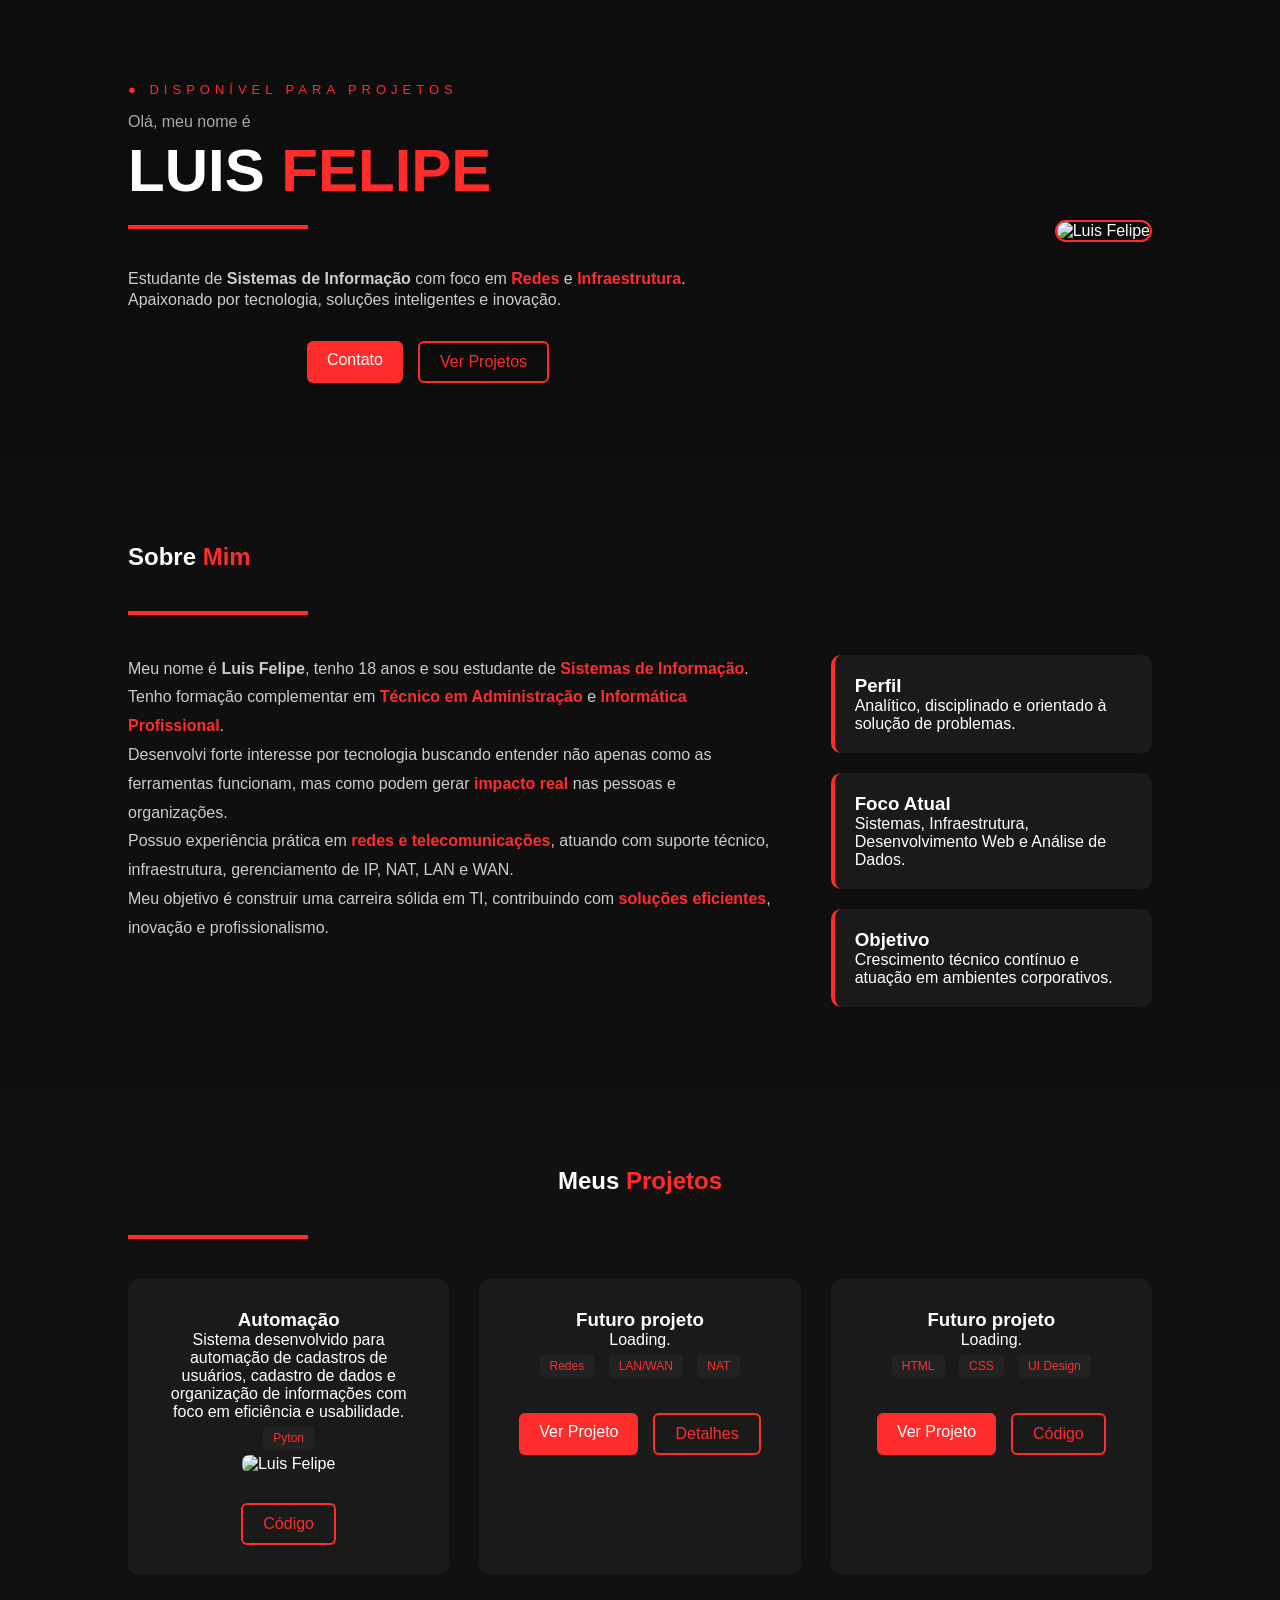
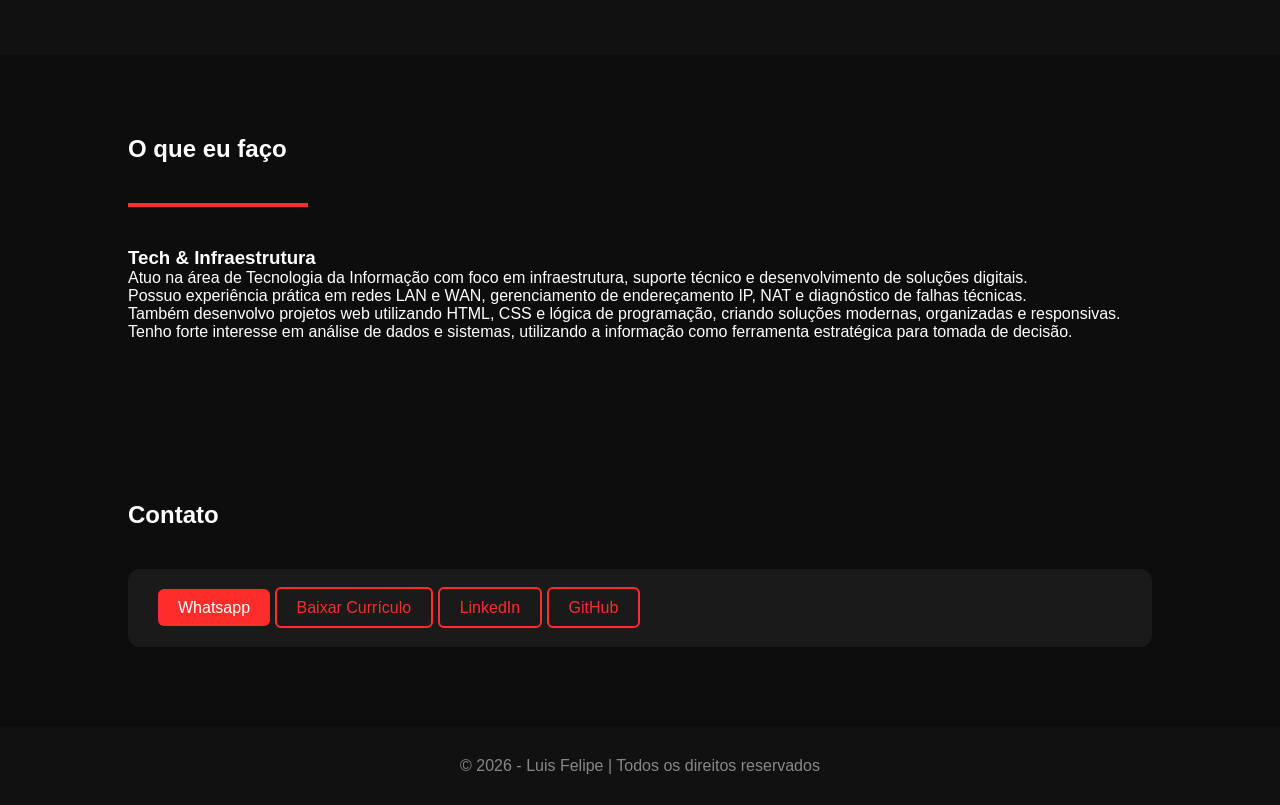
==== index.html @ 573e288f "Add files via upload" ====
<!DOCTYPE html>
<html lang="pt-br">

<head>
  <meta charset="UTF-8">
  <meta name="viewport" content="width=device-width, initial-scale=1.0">

  <!-- Título da aba -->
   <link rel="shortcut icon" href="img/favicon.ico" type="image/x-icon">
  <title>Luis Felipe | Portfólio</title>

  <!-- Conexão com o arquivo CSS -->
  <link rel="stylesheet" href="style.css">
</head>

<body>
  <!-- HERO (Primeira seção que aparece no site) -->
  <section class="hero">

    <!-- Parte de texto da Hero -->
    <div class="hero-text">

      <!-- Status pequeno acima do nome -->
      <span class="tag">● Disponível para projetos</span>

      <p class="intro">Olá, meu nome é</p>

      <!-- Nome principal -->
      <h1>
        LUIS <span>FELIPE</span>
      </h1>

      <!-- Linha decorativa vermelha -->
      <div class="line"></div>

      <!-- Descrição profissional -->
      <p class="descricao">
        Estudante de <strong>Sistemas de Informação</strong> com foco em 
        <span class="highlight">Redes</span> e 
        <span class="highlight">Infraestrutura</span>. 
        Apaixonado por tecnologia, soluções inteligentes e inovação.
      </p>

      <!-- Botões principais -->
      <div class="buttons">
        <a href="https://wa.me/5535910179349" target="_blank" class="btn-primary">Contato</a>
        <a href="#projetos" class="btn-outline">Ver Projetos</a>
      </div>

    </div>

    <!-- Sua imagem -->
    <div class="hero-image">
      <img src="img/foto-felipe.jpeg" alt="Luis Felipe">
    </div>

  </section>


  <!-- ===================================================== -->
  <!-- SOBRE MIM -->
  <!-- ===================================================== -->
  <section class="sobre-mim" id="sobre-mim">

    <h2>Sobre <span>Mim</span></h2>

    <!-- Linha decorativa -->
    <div class="line"></div>

    <div class="sobre-container">
      
      <!-- Texto principal -->
      <div class="sobre-texto">

        <p>
          Meu nome é <strong>Luis Felipe</strong>, tenho 18 anos e sou estudante de 
          <span>Sistemas de Informação</span>. 
          Tenho formação complementar em <span>Técnico em Administração</span> e 
          <span>Informática Profissional</span>.
        </p>

        <p>
          Desenvolvi forte interesse por tecnologia buscando entender não apenas 
          como as ferramentas funcionam, mas como podem gerar 
          <span>impacto real</span> nas pessoas e organizações.
        </p>

        <p>
          Possuo experiência prática em <span>redes e telecomunicações</span>, 
          atuando com suporte técnico, infraestrutura, gerenciamento de IP, 
          NAT, LAN e WAN.
        </p>

        <p>
          Meu objetivo é construir uma carreira sólida em TI, contribuindo com 
          <span>soluções eficientes</span>, inovação e profissionalismo.
        </p>

      </div>

      <!-- Caixas laterais -->
      <div class="sobre-info">

        <div class="info-box">
          <h3>Perfil</h3>
          <p>Analítico, disciplinado e orientado à solução de problemas.</p>
        </div>

        <div class="info-box">
          <h3>Foco Atual</h3>
          <p>Sistemas, Infraestrutura, Desenvolvimento Web e Análise de Dados.</p>
        </div>

        <div class="info-box">
          <h3>Objetivo</h3>
          <p>Crescimento técnico contínuo e atuação em ambientes corporativos.</p>
        </div>

      </div>

    </div>
  </section>


  <!-- PROJETOS -->
  <section class="projetos" id="projetos">

    <h2>Meus <span>Projetos</span></h2>
    <div class="line"></div>

    <div class="projetos-container">

      <!-- CARD 1 -->
      <div class="card">

        <div class="card-content">
          <h3>Automação</h3>
          <p>
            Sistema desenvolvido para automação de cadastros de usuários, cadastro de dados e 
            organização de informações com foco em eficiência e usabilidade.
          </p>
          <div class="tech">
            <span>Pyton</span>
            
          <div class="login-image">
      <img src="img/automa.png" alt="Luis Felipe">
     </div>


          </div>
          <div class="buttons">
            <a href="https://github.com/felipeteodor/autoum.pyton.git" 
               target="_blank" 
               class="btn-outline">Código</a>
          </div>
        </div>
      </div>

      <!-- CARD 2 -->
      <div class="card">
      
        <div class="card-content">
          <h3>Futuro projeto</h3>
          <p>Loading.</p>
          <div class="tech">
            <span>Redes</span>
            <span>LAN/WAN</span>
            <span>NAT</span>
          </div>
          <div class="buttons">
            <a href="#" class="btn-primary">Ver Projeto</a>
            <a href="#" class="btn-outline">Detalhes</a>
          </div>
        </div>
      </div>
      <!-- CARD 3 -->
      <div class="card">
        <div class="card-content">
          <h3>Futuro projeto</h3>
          <p>Loading.</p>
          <div class="tech">
            <span>HTML</span>
            <span>CSS</span>
            <span>UI Design</span>
          </div>
          <div class="buttons">
            <a href="#" class="btn-primary">Ver Projeto</a>
            <a href="#" class="btn-outline">Código</a>
          </div>
        </div>
      </div>

    </div>
  </section>

  <!-- SERVIÇOS -->

  <section class="sobre" id="sobre">

    <h2>O que eu faço</h2>
    <div class="line"></div>

    <div class="sobre-content">
      <h3>Tech & Infraestrutura</h3>

      <p>
        Atuo na área de <span>Tecnologia da Informação</span> com foco em 
        <span>infraestrutura</span>, suporte técnico e desenvolvimento de soluções digitais.
      </p>

      <p>
        Possuo experiência prática em <span>redes LAN e WAN</span>, 
        gerenciamento de <span>endereçamento IP</span>, 
        <span>NAT</span> e diagnóstico de falhas técnicas.
      </p>

      <p>
        Também desenvolvo projetos web utilizando 
        <span>HTML</span>, <span>CSS</span> e lógica de programação,
        criando soluções modernas, organizadas e responsivas.
      </p>

      <p>
        Tenho forte interesse em <span>análise de dados</span> e sistemas,
        utilizando a informação como ferramenta estratégica para tomada de decisão.
      </p>
    </div>

  </section>


  <!-- CONTATO -->
  <section id="contato">

    <h2>Contato</h2>

    <div class="card">

      <a href="https://wa.me/5535910179349" target="_blank" class="btn-primary">Whatsapp</a>
      <a href="img/curriculo.pdf" target="_blank" class="btns">Baixar Currículo</a>
      <a href="https://www.linkedin.com/in/teodorotech/" target="_blank" class="btns">LinkedIn</a>
      <a href="https://github.com/felipeteodor" target="_blank" class="btns">GitHub</a>
    </div>

  </section>


  <!-- ===================================================== -->
  <!-- RODAPÉ -->
  <!-- ===================================================== -->
  <footer>
    <p>© 2026 - Luis Felipe | Todos os direitos reservados</p>
  </footer>

</body>
</html>
---- style.css ----
/* RESET BÁSICO */
* {
  margin: 0;        /* Remove margens padrão */
  padding: 0;       /* Remove espaçamentos internos padrão */
  box-sizing: border-box; 
}

/* CONFIGURAÇÕES GERAIS DO SITE */
body {
  background-color: #0d0d0d; 
  /* Cor de fundo principal do site */

  color: #ffffff; 
  /* Cor padrão de todos os textos */

  font-family: 'Poppins', sans-serif;
  /* Fonte principal do site */
}


/* CONFIGURAÇÃO PADRÃO DAS SEÇÕES */

section {
  padding: 80px 10%;
}

/* TÍTULOS PRINCIPAIS (H2) */
h2 {
  margin-bottom: 40px; 
  /* Espaço abaixo do título */
}

/* Parte vermelha dentro do título */
h2 span {
  color: #ff2c2c;
}

/* LINHA VERMELHA DECORATIVA */

.line {
  width: 180px;             /* Comprimento da linha */
  height: 4px;             /* Espessura */
  background: #ff2c2c;     /* Cor */
  margin: 20px 0 40px;     /* Espaçamento acima e abaixo */
}

/* HERO (Primeira seção do site) */

/*
display: flex coloca os elementos lado a lado
(texto de um lado e imagem do outro)
*/
.hero {
  display: flex;

  justify-content: space-between;
  /* Empurra texto para esquerda e imagem para direita */

  align-items: center;
  /* Centraliza verticalmente */
}

/* Limita largura do bloco de texto */
.hero-text {
  max-width: 600px;
}

/* Texto pequeno vermelho no topo */
.tag {
  color: #ff2c2c;
  font-size: 13px;
  letter-spacing: 5px; /* Espaçamento entre letras */
  text-transform: uppercase; /* Tudo maiúsculo */
}

/* Texto "Olá, meu nome é" */
.intro {
  margin: 15px 0 5px;
  color: #aaa;
}

/* Seu nome principal */
h1 {
  font-size: 60px; /* Tamanho grande */
  font-weight: 700; /* Negrito forte */
}

/* Parte vermelha do nome */
h1 span {
  color: #ff2c2c;
}

/* Parágrafo descritivo */
.descricao {
  line-height: 1.3; /* Espaçamento entre linhas */
  color: #ccc;
}

/* Palavras destacadas */
.highlight {
  color: #ff2c2c;
  font-weight: 600;
}


/* ===================================================== */
/* BOTÕES PADRÃO DO SITE */
/* ===================================================== */

/*
Container que segura os botões
display flex deixa eles lado a lado
gap cria espaço entre eles
*/
.buttons {
  margin-top: 30px;
  display: flex;
  gap: 15px;
}

/* Botão vermelho preenchido */
.btn-primary {
  background: #ff2c2c;
  padding: 10px 20px;
  color: white;
  text-decoration: none; /* Remove sublinhado */
  border-radius: 6px;
  transition: 0.3s; /* Animação suave */
}

/* Efeito ao passar o mouse */
.btn-primary:hover {
  background: #cc0000;
}

/* Botão apenas com borda */
.btn-outline {
  border: 2px solid #ff2c2c;
  padding: 10px 20px;
  color: #ff2c2c;
  text-decoration: none;
  border-radius: 6px;
  transition: 0.3s;
}

/* Hover do botão outline */
.btn-outline:hover {
  background: #ff2c2c;
  color: white;
}


/* ===================================================== */
/* IMAGEM DA HERO */
/* ===================================================== */

/*
width controla o tamanho da imagem
border-radius deixa redonda
border cria borda vermelha
*/
.hero-image img {
  width: 350px;
  border-radius: 180px;
  border: 2px solid #ff2c2c;
}

.login-image img {
  width: 250px;
  border-radius: 7px;
  
}


/* ===================================================== */
/* SEÇÃO SOBRE MIM */
/* ===================================================== */

.sobre-mim {
  background: #0f0f0f; /* Fundo levemente diferente */
}

/*
display flex coloca texto e caixas lado a lado
gap controla distância entre eles
*/
.sobre-container {
  display: flex;
  gap: 60px;
}

/* Parte textual ocupa mais espaço */
.sobre-texto {
  flex: 2; /* Ocupa 2 partes do espaço */
  line-height: 1.8;
  color: #ccc;
}

/* Destaques em vermelho dentro do texto */
.sobre-texto span {
  color: #ff2c2c;
  font-weight: 600;
}

/* Coluna lateral */
.sobre-info {
  flex: 1; /* Ocupa menos espaço */
  display: flex;
  flex-direction: column; /* Caixas uma abaixo da outra */
  gap: 20px;
}

/* Caixinhas laterais */
.info-box {
  background: #1a1a1a;
  padding: 20px;
  border-radius: 10px;
  border-left: 4px solid #ff2c2c;
}

  /* PROJETOS */
.projetos {
  background: #111;
  text-align: center;
}

/* Cards lado a lado */
.projetos-container {
  display: flex;
  gap: 30px;
  justify-content: center;
}

/* Card individual */
.card {
  background: #1a1a1a;
  border-radius: 12px;
  padding: 30px;
  flex: 1;
  transition: 0.3s;
}

/* Efeito ao passar mouse */
.card:hover {
  transform: translateY(-10px); /* Sobe levemente */
  border: 1px solid #ff2c2c;
}

/* Tecnologias usadas no projeto */
.tech span {
  background: #222;
  padding: 5px 10px;
  margin: 5px;
  display: inline-block;
  border-radius: 5px;
  font-size: 12px;
  color: #ff2c2c;
}

.buttons {
  margin-top: 30px;
  display: flex;
  justify-content: center; /* Centraliza horizontalmente */
  gap: 15px;
}


.btns { /* Botões de contatos */


  border: 2px solid #ff2c2c;
  padding: 10px 20px;
  color: #ff2c2c;
  text-decoration: none;
  border-radius: 6px;
  transition: 0.3s;
}

.btns:hover{
  background: #cc0000;
}

.btns:hover {
  background: #ff2c2c;
  color: white;
}

.butns {
  margin-top: 35px;
}


/* ===================================================== */
/* FOOTER */
/* ===================================================== */

footer {
  text-align: center;
  padding: 30px;
  background-color: #111;
  color: #888;
}


/* ===================================================== */
/* RESPONSIVIDADE */
/* ===================================================== */
/*
Quando a tela for menor que 900px (tablet/celular),
a hero deixa de ser lado a lado
e vira coluna.
*/
@media (max-width: 900px) {
  .hero {
    flex-direction: column;
    text-align: center;
  }
}

/* ROLAGEM SUAVE */
html {
  scroll-behavior: smooth;
}
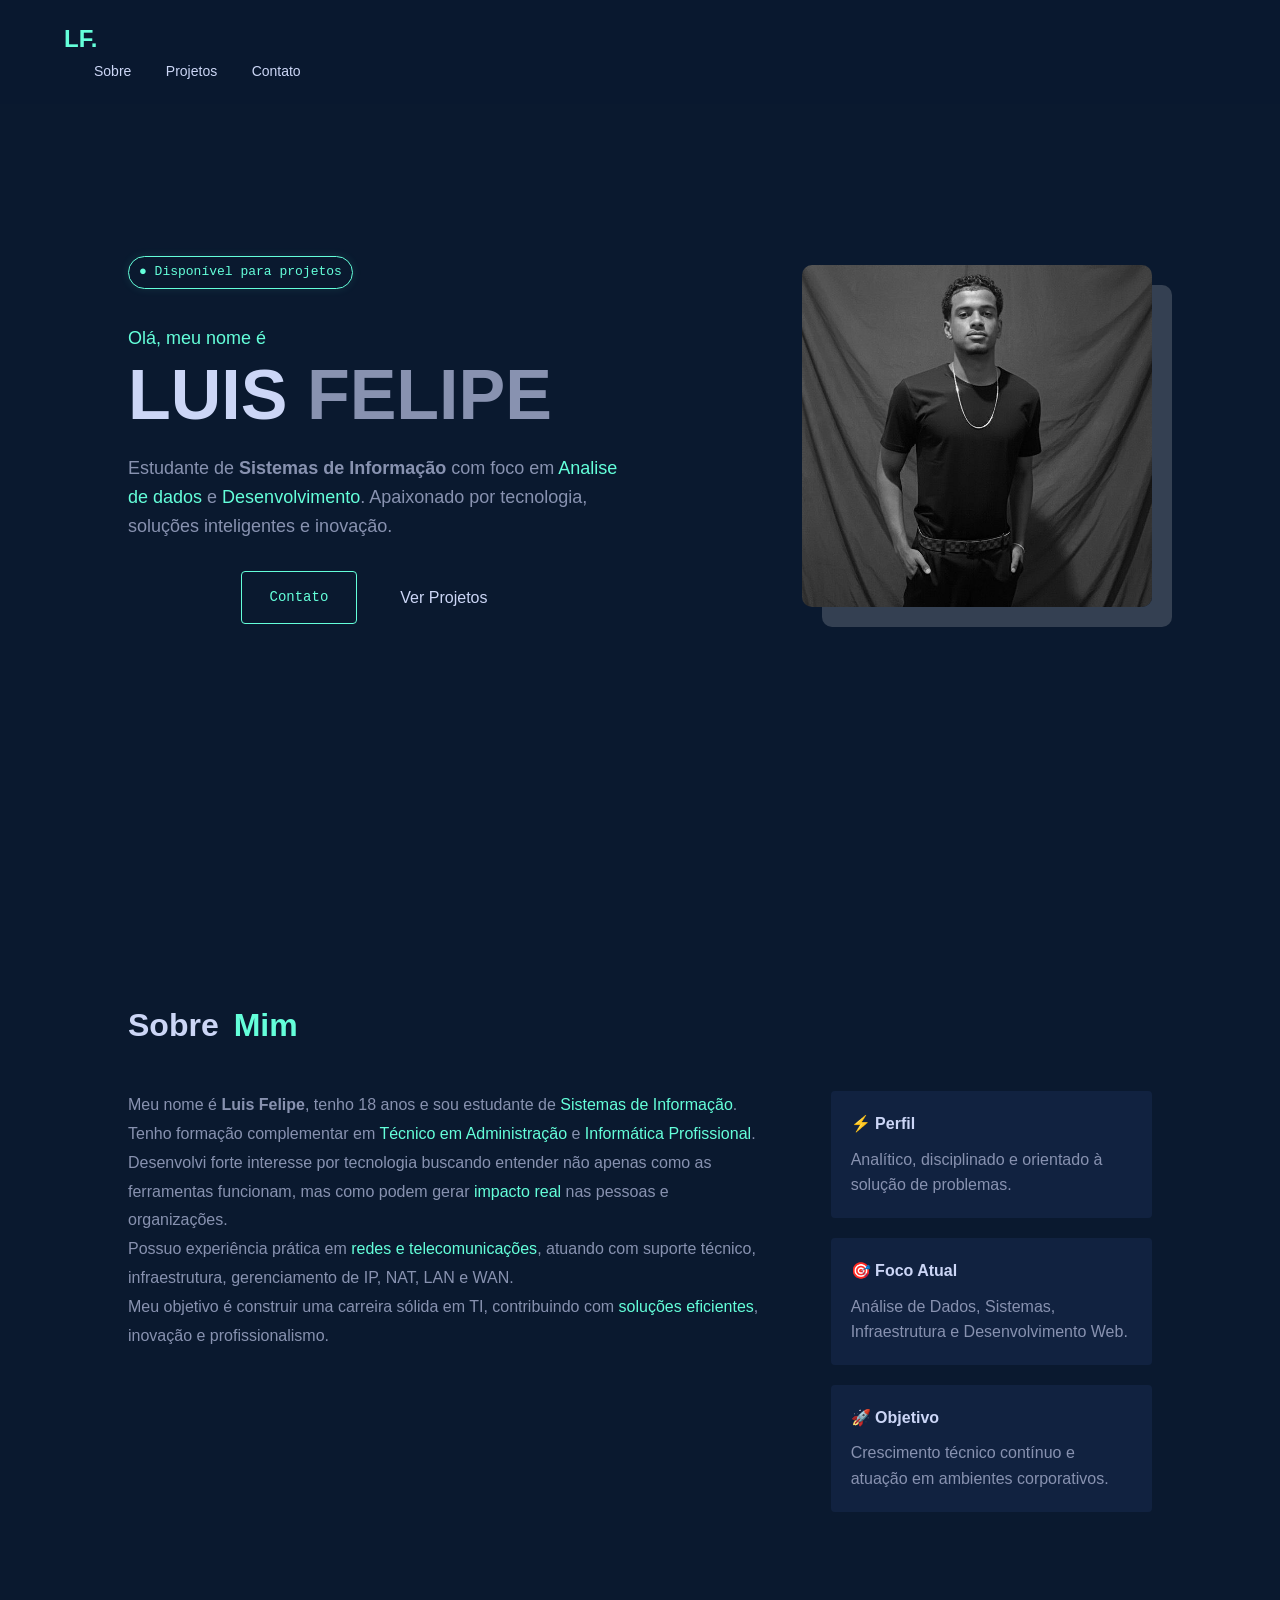
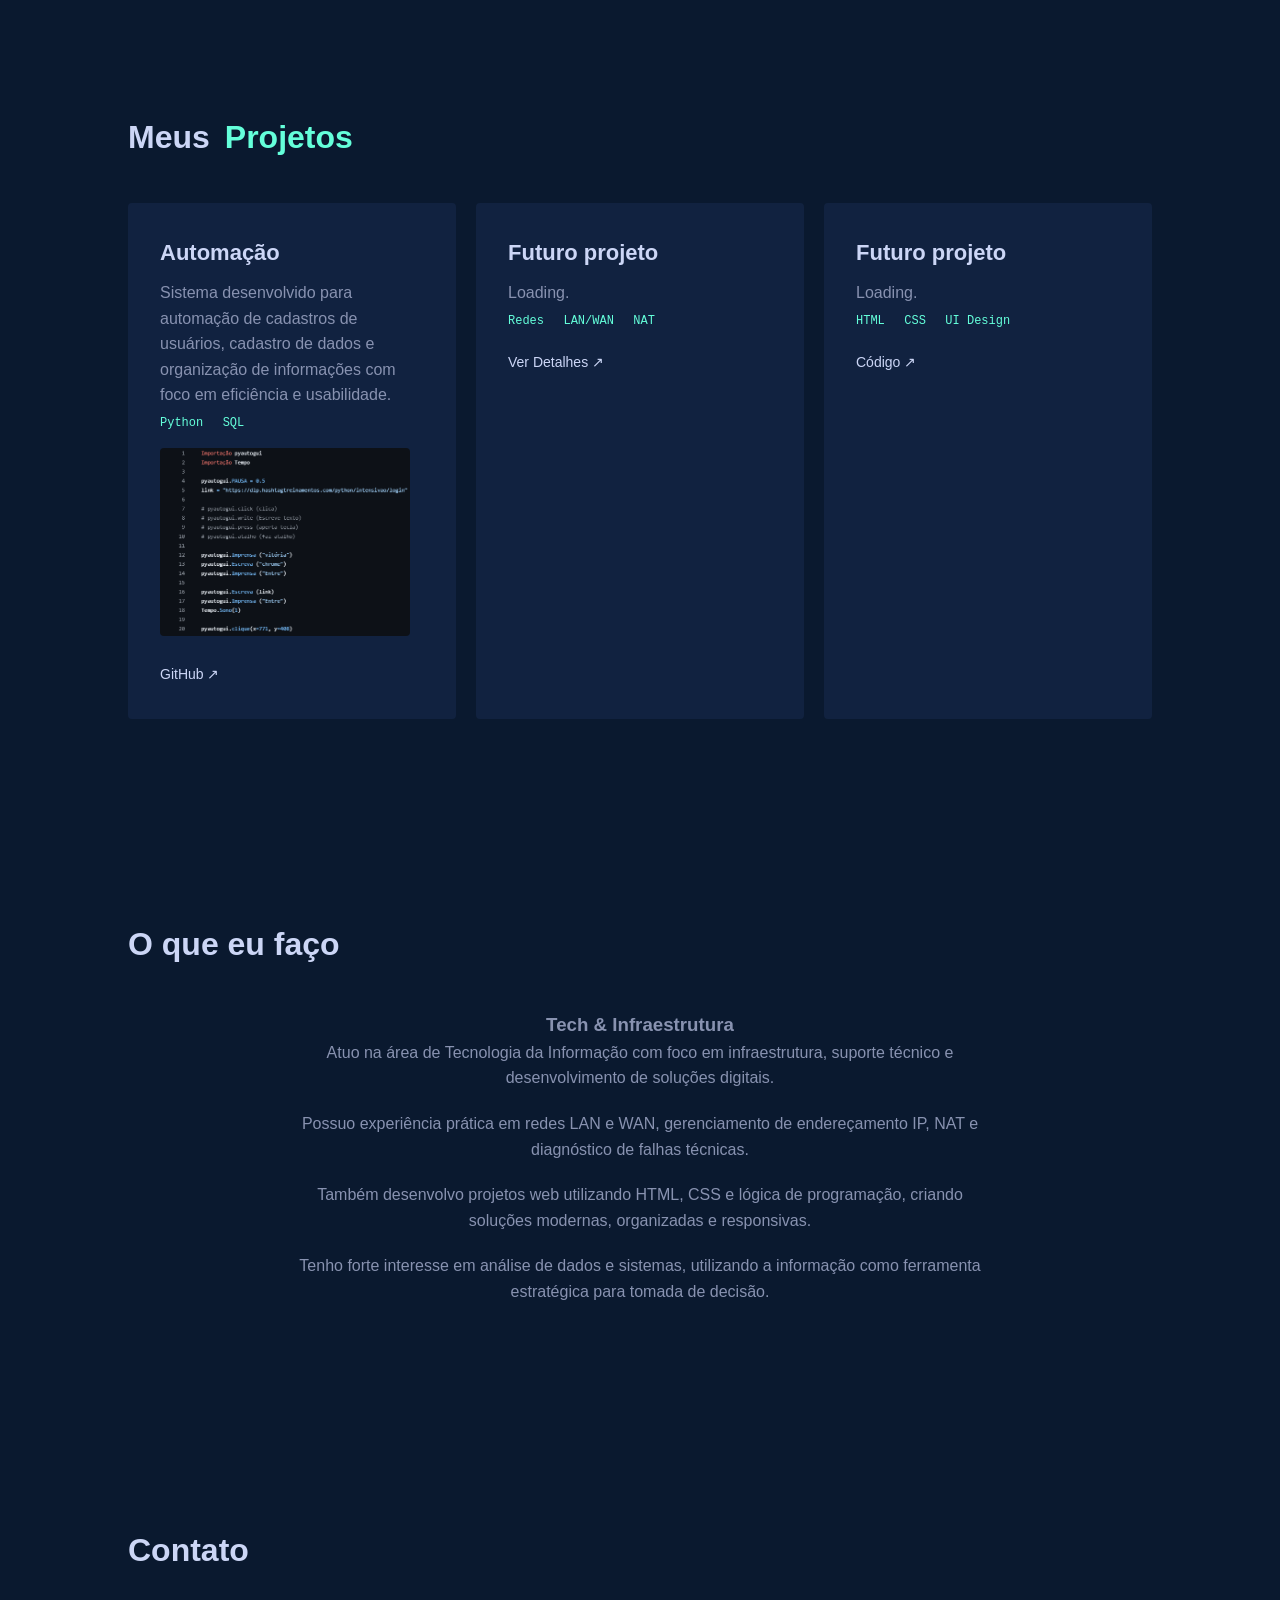
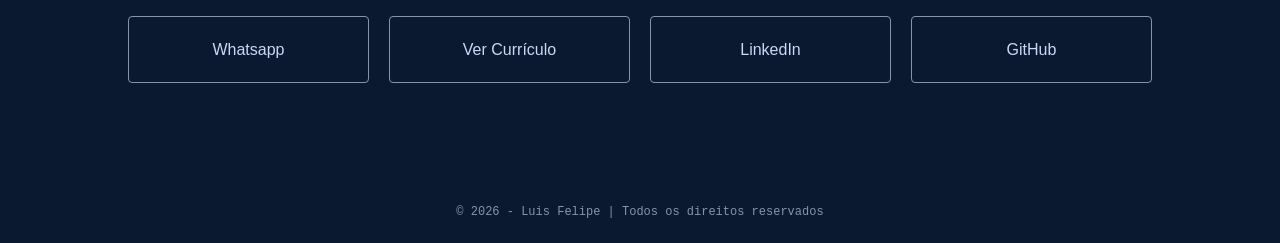
==== commit ca3f9ca5: "Meu portfolio novo" ====
--- a/index.html
+++ b/index.html
@@ -1,256 +1,293 @@
-<!DOCTYPE html>
-<html lang="pt-br">
-
-<head>
-  <meta charset="UTF-8">
-  <meta name="viewport" content="width=device-width, initial-scale=1.0">
-
-  <!-- Título da aba -->
-   <link rel="shortcut icon" href="img/favicon.ico" type="image/x-icon">
-  <title>Luis Felipe | Portfólio</title>
-
-  <!-- Conexão com o arquivo CSS -->
-  <link rel="stylesheet" href="style.css">
-</head>
-
-<body>
-  <!-- HERO (Primeira seção que aparece no site) -->
-  <section class="hero">
-
-    <!-- Parte de texto da Hero -->
-    <div class="hero-text">
-
-      <!-- Status pequeno acima do nome -->
-      <span class="tag">● Disponível para projetos</span>
-
-      <p class="intro">Olá, meu nome é</p>
-
-      <!-- Nome principal -->
-      <h1>
-        LUIS <span>FELIPE</span>
-      </h1>
-
-      <!-- Linha decorativa vermelha -->
-      <div class="line"></div>
-
-      <!-- Descrição profissional -->
-      <p class="descricao">
-        Estudante de <strong>Sistemas de Informação</strong> com foco em 
-        <span class="highlight">Redes</span> e 
-        <span class="highlight">Infraestrutura</span>. 
-        Apaixonado por tecnologia, soluções inteligentes e inovação.
-      </p>
-
-      <!-- Botões principais -->
-      <div class="buttons">
-        <a href="https://wa.me/5535910179349" target="_blank" class="btn-primary">Contato</a>
-        <a href="#projetos" class="btn-outline">Ver Projetos</a>
-      </div>
-
-    </div>
-
-    <!-- Sua imagem -->
-    <div class="hero-image">
-      <img src="img/foto-felipe.jpeg" alt="Luis Felipe">
-    </div>
-
-  </section>
-
-
-  <!-- ===================================================== -->
-  <!-- SOBRE MIM -->
-  <!-- ===================================================== -->
-  <section class="sobre-mim" id="sobre-mim">
-
-    <h2>Sobre <span>Mim</span></h2>
-
-    <!-- Linha decorativa -->
-    <div class="line"></div>
-
-    <div class="sobre-container">
-      
-      <!-- Texto principal -->
-      <div class="sobre-texto">
-
-        <p>
-          Meu nome é <strong>Luis Felipe</strong>, tenho 18 anos e sou estudante de 
-          <span>Sistemas de Informação</span>. 
-          Tenho formação complementar em <span>Técnico em Administração</span> e 
-          <span>Informática Profissional</span>.
-        </p>
-
-        <p>
-          Desenvolvi forte interesse por tecnologia buscando entender não apenas 
-          como as ferramentas funcionam, mas como podem gerar 
-          <span>impacto real</span> nas pessoas e organizações.
-        </p>
-
-        <p>
-          Possuo experiência prática em <span>redes e telecomunicações</span>, 
-          atuando com suporte técnico, infraestrutura, gerenciamento de IP, 
-          NAT, LAN e WAN.
-        </p>
-
-        <p>
-          Meu objetivo é construir uma carreira sólida em TI, contribuindo com 
-          <span>soluções eficientes</span>, inovação e profissionalismo.
-        </p>
-
-      </div>
-
-      <!-- Caixas laterais -->
-      <div class="sobre-info">
-
-        <div class="info-box">
-          <h3>Perfil</h3>
-          <p>Analítico, disciplinado e orientado à solução de problemas.</p>
-        </div>
-
-        <div class="info-box">
-          <h3>Foco Atual</h3>
-          <p>Sistemas, Infraestrutura, Desenvolvimento Web e Análise de Dados.</p>
-        </div>
-
-        <div class="info-box">
-          <h3>Objetivo</h3>
-          <p>Crescimento técnico contínuo e atuação em ambientes corporativos.</p>
-        </div>
-
-      </div>
-
-    </div>
-  </section>
-
-
-  <!-- PROJETOS -->
-  <section class="projetos" id="projetos">
-
-    <h2>Meus <span>Projetos</span></h2>
-    <div class="line"></div>
-
-    <div class="projetos-container">
-
-      <!-- CARD 1 -->
-      <div class="card">
-
-        <div class="card-content">
-          <h3>Automação</h3>
-          <p>
-            Sistema desenvolvido para automação de cadastros de usuários, cadastro de dados e 
-            organização de informações com foco em eficiência e usabilidade.
-          </p>
-          <div class="tech">
-            <span>Pyton</span>
-            
-          <div class="login-image">
-      <img src="img/automa.png" alt="Luis Felipe">
-     </div>
-
-
-          </div>
-          <div class="buttons">
-            <a href="https://github.com/felipeteodor/autoum.pyton.git" 
-               target="_blank" 
-               class="btn-outline">Código</a>
-          </div>
-        </div>
-      </div>
-
-      <!-- CARD 2 -->
-      <div class="card">
-      
-        <div class="card-content">
-          <h3>Futuro projeto</h3>
-          <p>Loading.</p>
-          <div class="tech">
-            <span>Redes</span>
-            <span>LAN/WAN</span>
-            <span>NAT</span>
-          </div>
-          <div class="buttons">
-            <a href="#" class="btn-primary">Ver Projeto</a>
-            <a href="#" class="btn-outline">Detalhes</a>
-          </div>
-        </div>
-      </div>
-      <!-- CARD 3 -->
-      <div class="card">
-        <div class="card-content">
-          <h3>Futuro projeto</h3>
-          <p>Loading.</p>
-          <div class="tech">
-            <span>HTML</span>
-            <span>CSS</span>
-            <span>UI Design</span>
-          </div>
-          <div class="buttons">
-            <a href="#" class="btn-primary">Ver Projeto</a>
-            <a href="#" class="btn-outline">Código</a>
-          </div>
-        </div>
-      </div>
-
-    </div>
-  </section>
-
-  <!-- SERVIÇOS -->
-
-  <section class="sobre" id="sobre">
-
-    <h2>O que eu faço</h2>
-    <div class="line"></div>
-
-    <div class="sobre-content">
-      <h3>Tech & Infraestrutura</h3>
-
-      <p>
-        Atuo na área de <span>Tecnologia da Informação</span> com foco em 
-        <span>infraestrutura</span>, suporte técnico e desenvolvimento de soluções digitais.
-      </p>
-
-      <p>
-        Possuo experiência prática em <span>redes LAN e WAN</span>, 
-        gerenciamento de <span>endereçamento IP</span>, 
-        <span>NAT</span> e diagnóstico de falhas técnicas.
-      </p>
-
-      <p>
-        Também desenvolvo projetos web utilizando 
-        <span>HTML</span>, <span>CSS</span> e lógica de programação,
-        criando soluções modernas, organizadas e responsivas.
-      </p>
-
-      <p>
-        Tenho forte interesse em <span>análise de dados</span> e sistemas,
-        utilizando a informação como ferramenta estratégica para tomada de decisão.
-      </p>
-    </div>
-
-  </section>
-
-
-  <!-- CONTATO -->
-  <section id="contato">
-
-    <h2>Contato</h2>
-
-    <div class="card">
-
-      <a href="https://wa.me/5535910179349" target="_blank" class="btn-primary">Whatsapp</a>
-      <a href="img/curriculo.pdf" target="_blank" class="btns">Baixar Currículo</a>
-      <a href="https://www.linkedin.com/in/teodorotech/" target="_blank" class="btns">LinkedIn</a>
-      <a href="https://github.com/felipeteodor" target="_blank" class="btns">GitHub</a>
-    </div>
-
-  </section>
-
-
-  <!-- ===================================================== -->
-  <!-- RODAPÉ -->
-  <!-- ===================================================== -->
-  <footer>
-    <p>© 2026 - Luis Felipe | Todos os direitos reservados</p>
-  </footer>
-
-</body>
+<!DOCTYPE html>
+<html lang="pt-br">
+
+<head>
+  <meta charset="UTF-8">
+  <meta name="viewport" content="width=device-width, initial-scale=1.0">
+
+  <!-- Título da aba -->
+  <link rel="icon" href="img/favicon.png" type="image/png">
+  <title>Luis Felipe | Portfólio</title>
+
+  <!-- Conexão com o arquivo CSS -->
+  <link rel="stylesheet" href="style.css?v=3">
+</head>
+
+<body>
+  <!-- NAVEGAÇÃO SUPERIOR (NOVO) -->
+  <header>
+    <nav>
+      <a href="#" class="logo">LF.</a>
+      <div class="nav-links">
+        <a href="#sobre-mim" class="nav-item">Sobre</a>
+        <a href="#projetos" class="nav-item">Projetos</a>
+        <a href="#contato" class="nav-item">Contato</a>
+      </div>
+    </nav>
+  </header>
+
+  <!-- HERO (Primeira seção que aparece no site) -->
+  <section class="hero">
+
+    <!-- Parte de texto da Hero -->
+    <div class="hero-text">
+
+      <!-- Status pequeno acima do nome -->
+      <span class="tag">● Disponível para projetos</span>
+
+      <p class="intro">Olá, meu nome é</p>
+
+      <!-- Nome principal -->
+      <h1>
+        LUIS <span>FELIPE</span>
+      </h1>
+
+      <!-- Linha removida via CSS, mas mantida estrutura limpa -->
+
+      <!-- Descrição profissional -->
+      <p class="descricao">
+        Estudante de <strong>Sistemas de Informação</strong> com foco em 
+        <span class="highlight">Analise de dados</span> e 
+        <span class="highlight">Desenvolvimento</span>. 
+        Apaixonado por tecnologia, soluções inteligentes e inovação.
+      </p>
+
+      <!-- Botões principais -->
+      <div class="buttons">
+        <a href="https://wa.me/5535910179349" target="_blank" class="btn-primary">Contato</a>
+        <a href="#projetos" class="btn-outline">Ver Projetos</a>
+      </div>
+
+    </div>
+
+    <!-- Sua imagem -->
+    <div class="hero-image">
+      <img src="img/foto-felipe.jpeg" alt="Luis Felipe">
+    </div>
+
+  </section>
+
+
+  <!-- ===================================================== -->
+  <!-- SOBRE MIM -->
+  <!-- ===================================================== -->
+  <section class="sobre-mim reveal" id="sobre-mim">
+
+    <h2>Sobre <span>Mim</span></h2>
+
+    <!-- Linha decorativa -->
+    <div class="line"></div>
+
+    <div class="sobre-container">
+      
+      <!-- Texto principal -->
+      <div class="sobre-texto">
+
+        <p>
+          Meu nome é <strong>Luis Felipe</strong>, tenho 18 anos e sou estudante de 
+          <span>Sistemas de Informação</span>. 
+          Tenho formação complementar em <span>Técnico em Administração</span> e 
+          <span>Informática Profissional</span>.
+        </p>
+
+        <p>
+          Desenvolvi forte interesse por tecnologia buscando entender não apenas 
+          como as ferramentas funcionam, mas como podem gerar 
+          <span>impacto real</span> nas pessoas e organizações.
+        </p>
+
+        <p>
+          Possuo experiência prática em <span>redes e telecomunicações</span>, 
+          atuando com suporte técnico, infraestrutura, gerenciamento de IP, 
+          NAT, LAN e WAN.
+        </p>
+
+        <p>
+          Meu objetivo é construir uma carreira sólida em TI, contribuindo com 
+          <span>soluções eficientes</span>, inovação e profissionalismo.
+        </p>
+
+      </div>
+
+      <!-- Caixas laterais -->
+      <div class="sobre-info">
+
+        <div class="info-box">
+          <h3>⚡ Perfil</h3>
+          <p>Analítico, disciplinado e orientado à solução de problemas.</p>
+        </div>
+
+        <div class="info-box">
+          <h3>🎯 Foco Atual</h3>
+          <p>Análise de Dados, Sistemas, Infraestrutura e Desenvolvimento Web.</p>
+        </div>
+
+        <div class="info-box">
+          <h3>🚀 Objetivo</h3>
+          <p>Crescimento técnico contínuo e atuação em ambientes corporativos.</p>
+        </div>
+
+      </div>
+
+    </div>
+  </section>
+
+
+  <!-- PROJETOS -->
+  <section class="projetos reveal" id="projetos">
+
+    <h2>Meus <span>Projetos</span></h2>
+    <div class="line"></div>
+
+    <div class="projetos-container">
+
+      <!-- CARD 1 -->
+      <div class="card reveal delay-100">
+
+        <div class="card-content">
+          <h3 class="project-title">Automação</h3>
+          <p>
+            Sistema desenvolvido para automação de cadastros de usuários, cadastro de dados e 
+            organização de informações com foco em eficiência e usabilidade.
+          </p>
+          <div class="tech">
+            <span>Python</span>
+            <span>SQL</span>
+          </div>
+
+          <div class="login-image" style="margin-top: 15px;">
+            <img src="img/automa.png" alt="Automação" style="max-width: 100%; border-radius: 4px;">
+          </div>
+          <div class="card-actions">
+            <a href="https://github.com/felipeteodor/autoum.pyton.git" 
+               target="_blank" 
+               class="link-icon">GitHub ↗</a>
+          </div>
+        </div>
+      </div>
+
+      <!-- CARD 2 -->
+      <div class="card reveal delay-200">
+      
+        <div class="card-content">
+          <h3 class="project-title">Futuro projeto</h3>
+          <p>Loading.</p>
+          <div class="tech">
+            <span>Redes</span>
+            <span>LAN/WAN</span>
+            <span>NAT</span>
+          </div>
+          <div class="card-actions">
+            <a href="#" class="link-icon">Ver Detalhes ↗</a>
+          </div>
+        </div>
+      </div>
+      <!-- CARD 3 -->
+      <div class="card reveal delay-300">
+        <div class="card-content">
+          <h3 class="project-title">Futuro projeto</h3>
+          <p>Loading.</p>
+          <div class="tech">
+            <span>HTML</span>
+            <span>CSS</span>
+            <span>UI Design</span>
+          </div>
+          <div class="card-actions">
+             <a href="#" class="link-icon">Código ↗</a>
+          </div>
+        </div>
+      </div>
+
+    </div>
+  </section>
+
+  <!-- SERVIÇOS -->
+
+  <section class="servicos reveal" id="servicos">
+
+    <h2>O que eu faço</h2>
+    <div class="line"></div>
+
+    <div class="servicos-content">
+      <h3>Tech & Infraestrutura</h3>
+
+      <p>
+        Atuo na área de <span>Tecnologia da Informação</span> com foco em 
+        <span>infraestrutura</span>, suporte técnico e desenvolvimento de soluções digitais.
+      </p>
+
+      <p>
+        Possuo experiência prática em <span>redes LAN e WAN</span>, 
+        gerenciamento de <span>endereçamento IP</span>, 
+        <span>NAT</span> e diagnóstico de falhas técnicas.
+      </p>
+
+      <p>
+        Também desenvolvo projetos web utilizando 
+        <span>HTML</span>, <span>CSS</span> e lógica de programação,
+        criando soluções modernas, organizadas e responsivas.
+      </p>
+
+      <p>
+        Tenho forte interesse em <span>análise de dados</span> e sistemas,
+        utilizando a informação como ferramenta estratégica para tomada de decisão.
+      </p>
+    </div>
+
+  </section>
+
+
+  <!-- CONTATO -->
+  <section id="contato" class="reveal">
+
+    <h2>Contato</h2>
+
+    <div class="contact-grid">
+
+      <a href="https://wa.me/5535910179349" target="_blank" class="btn-outline big-btn">Whatsapp</a>
+      <a href="./img/curriculo_felipe.pdf" target="_blank" class="btn-outline big-btn">Ver Currículo</a>
+      <a href="https://www.linkedin.com/in/teodorotech/" target="_blank" class="btn-outline big-btn">LinkedIn</a>
+      <a href="https://github.com/felipeteodor" target="_blank" class="btn-outline big-btn">GitHub</a>
+    </div>
+
+  </section>
+
+
+  <!-- ===================================================== -->
+  <!-- RODAPÉ -->
+  <!-- ===================================================== -->
+  <footer>
+    <p>© 2026 - Luis Felipe | Todos os direitos reservados</p>
+  </footer>
+
+  <!-- JAVASCRIPT PARA ANIMAÇÕES E INTERAÇÕES -->
+  <script>
+    // 1. ANIMAÇÃO DE SCROLL (Aparecer elementos)
+    window.addEventListener('scroll', reveal);
+
+    function reveal(){
+      var reveals = document.querySelectorAll('.reveal');
+
+      for(var i = 0; i < reveals.length; i++){
+        var windowheight = window.innerHeight;
+        var revealtop = reveals[i].getBoundingClientRect().top;
+        var revealpoint = 150;
+
+        if(revealtop < windowheight - revealpoint){
+          reveals[i].classList.add('active');
+        }
+        else{
+          reveals[i].classList.remove('active');
+        }
+      }
+    }
+
+    // Dispara uma vez ao carregar para mostrar o que já está na tela
+    reveal();
+
+    // 2. MENU ATIVO (Mudança de cor ao rolar)
+    // O CSS scroll-behavior: smooth já resolve a rolagem, 
+    // mas futuramente podemos adicionar lógica para iluminar o menu aqui.
+  </script>
+</body>
 </html>
--- a/style.css
+++ b/style.css
@@ -1,323 +1,554 @@
-/* RESET BÁSICO */
-* {
-  margin: 0;        /* Remove margens padrão */
-  padding: 0;       /* Remove espaçamentos internos padrão */
-  box-sizing: border-box; 
-}
-
-/* CONFIGURAÇÕES GERAIS DO SITE */
-body {
-  background-color: #0d0d0d; 
-  /* Cor de fundo principal do site */
-
-  color: #ffffff; 
-  /* Cor padrão de todos os textos */
-
-  font-family: 'Poppins', sans-serif;
-  /* Fonte principal do site */
-}
-
-
-/* CONFIGURAÇÃO PADRÃO DAS SEÇÕES */
-
-section {
-  padding: 80px 10%;
-}
-
-/* TÍTULOS PRINCIPAIS (H2) */
-h2 {
-  margin-bottom: 40px; 
-  /* Espaço abaixo do título */
-}
-
-/* Parte vermelha dentro do título */
-h2 span {
-  color: #ff2c2c;
-}
-
-/* LINHA VERMELHA DECORATIVA */
-
-.line {
-  width: 180px;             /* Comprimento da linha */
-  height: 4px;             /* Espessura */
-  background: #ff2c2c;     /* Cor */
-  margin: 20px 0 40px;     /* Espaçamento acima e abaixo */
-}
-
-/* HERO (Primeira seção do site) */
-
-/*
-display: flex coloca os elementos lado a lado
-(texto de um lado e imagem do outro)
-*/
-.hero {
-  display: flex;
-
-  justify-content: space-between;
-  /* Empurra texto para esquerda e imagem para direita */
-
-  align-items: center;
-  /* Centraliza verticalmente */
-}
-
-/* Limita largura do bloco de texto */
-.hero-text {
-  max-width: 600px;
-}
-
-/* Texto pequeno vermelho no topo */
-.tag {
-  color: #ff2c2c;
-  font-size: 13px;
-  letter-spacing: 5px; /* Espaçamento entre letras */
-  text-transform: uppercase; /* Tudo maiúsculo */
-}
-
-/* Texto "Olá, meu nome é" */
-.intro {
-  margin: 15px 0 5px;
-  color: #aaa;
-}
-
-/* Seu nome principal */
-h1 {
-  font-size: 60px; /* Tamanho grande */
-  font-weight: 700; /* Negrito forte */
-}
-
-/* Parte vermelha do nome */
-h1 span {
-  color: #ff2c2c;
-}
-
-/* Parágrafo descritivo */
-.descricao {
-  line-height: 1.3; /* Espaçamento entre linhas */
-  color: #ccc;
-}
-
-/* Palavras destacadas */
-.highlight {
-  color: #ff2c2c;
-  font-weight: 600;
-}
-
-
-/* ===================================================== */
-/* BOTÕES PADRÃO DO SITE */
-/* ===================================================== */
-
-/*
-Container que segura os botões
-display flex deixa eles lado a lado
-gap cria espaço entre eles
-*/
-.buttons {
-  margin-top: 30px;
-  display: flex;
-  gap: 15px;
-}
-
-/* Botão vermelho preenchido */
-.btn-primary {
-  background: #ff2c2c;
-  padding: 10px 20px;
-  color: white;
-  text-decoration: none; /* Remove sublinhado */
-  border-radius: 6px;
-  transition: 0.3s; /* Animação suave */
-}
-
-/* Efeito ao passar o mouse */
-.btn-primary:hover {
-  background: #cc0000;
-}
-
-/* Botão apenas com borda */
-.btn-outline {
-  border: 2px solid #ff2c2c;
-  padding: 10px 20px;
-  color: #ff2c2c;
-  text-decoration: none;
-  border-radius: 6px;
-  transition: 0.3s;
-}
-
-/* Hover do botão outline */
-.btn-outline:hover {
-  background: #ff2c2c;
-  color: white;
-}
-
-
-/* ===================================================== */
-/* IMAGEM DA HERO */
-/* ===================================================== */
-
-/*
-width controla o tamanho da imagem
-border-radius deixa redonda
-border cria borda vermelha
-*/
-.hero-image img {
-  width: 350px;
-  border-radius: 180px;
-  border: 2px solid #ff2c2c;
-}
-
-.login-image img {
-  width: 250px;
-  border-radius: 7px;
-  
-}
-
-
-/* ===================================================== */
-/* SEÇÃO SOBRE MIM */
-/* ===================================================== */
-
-.sobre-mim {
-  background: #0f0f0f; /* Fundo levemente diferente */
-}
-
-/*
-display flex coloca texto e caixas lado a lado
-gap controla distância entre eles
-*/
-.sobre-container {
-  display: flex;
-  gap: 60px;
-}
-
-/* Parte textual ocupa mais espaço */
-.sobre-texto {
-  flex: 2; /* Ocupa 2 partes do espaço */
-  line-height: 1.8;
-  color: #ccc;
-}
-
-/* Destaques em vermelho dentro do texto */
-.sobre-texto span {
-  color: #ff2c2c;
-  font-weight: 600;
-}
-
-/* Coluna lateral */
-.sobre-info {
-  flex: 1; /* Ocupa menos espaço */
-  display: flex;
-  flex-direction: column; /* Caixas uma abaixo da outra */
-  gap: 20px;
-}
-
-/* Caixinhas laterais */
-.info-box {
-  background: #1a1a1a;
-  padding: 20px;
-  border-radius: 10px;
-  border-left: 4px solid #ff2c2c;
-}
-
-  /* PROJETOS */
-.projetos {
-  background: #111;
-  text-align: center;
-}
-
-/* Cards lado a lado */
-.projetos-container {
-  display: flex;
-  gap: 30px;
-  justify-content: center;
-}
-
-/* Card individual */
-.card {
-  background: #1a1a1a;
-  border-radius: 12px;
-  padding: 30px;
-  flex: 1;
-  transition: 0.3s;
-}
-
-/* Efeito ao passar mouse */
-.card:hover {
-  transform: translateY(-10px); /* Sobe levemente */
-  border: 1px solid #ff2c2c;
-}
-
-/* Tecnologias usadas no projeto */
-.tech span {
-  background: #222;
-  padding: 5px 10px;
-  margin: 5px;
-  display: inline-block;
-  border-radius: 5px;
-  font-size: 12px;
-  color: #ff2c2c;
-}
-
-.buttons {
-  margin-top: 30px;
-  display: flex;
-  justify-content: center; /* Centraliza horizontalmente */
-  gap: 15px;
-}
-
-
-.btns { /* Botões de contatos */
-
-
-  border: 2px solid #ff2c2c;
-  padding: 10px 20px;
-  color: #ff2c2c;
-  text-decoration: none;
-  border-radius: 6px;
-  transition: 0.3s;
-}
-
-.btns:hover{
-  background: #cc0000;
-}
-
-.btns:hover {
-  background: #ff2c2c;
-  color: white;
-}
-
-.butns {
-  margin-top: 35px;
-}
-
-
-/* ===================================================== */
-/* FOOTER */
-/* ===================================================== */
-
-footer {
-  text-align: center;
-  padding: 30px;
-  background-color: #111;
-  color: #888;
-}
-
-
-/* ===================================================== */
-/* RESPONSIVIDADE */
-/* ===================================================== */
-/*
-Quando a tela for menor que 900px (tablet/celular),
-a hero deixa de ser lado a lado
-e vira coluna.
-*/
-@media (max-width: 900px) {
-  .hero {
-    flex-direction: column;
-    text-align: center;
-  }
-}
-
-/* ROLAGEM SUAVE */
-html {
-  scroll-behavior: smooth;
-}+/* RESET BÁSICO */
+* {
+  margin: 0;        /* Remove margens padrão */
+  padding: 0;       /* Remove espaçamentos internos padrão */
+  box-sizing: border-box; 
+}
+
+/* VARIÁVEIS DE CORES (PALETA MODERNA DEEP NAVY) */
+:root {
+  --bg-color: #0a192f;        /* Azul marinho profundo (Fundo) */
+  --bg-light: #112240;        /* Azul um pouco mais claro (Cards) */
+  --text-primary: #ccd6f6;    /* Branco quase cinza (Títulos) */
+  --text-secondary: #8892b0;  /* Cinza azulado (Textos) */
+  --accent-color: #64ffda;    /* Verde Água Neon (Destaque Principal) */
+  --font-main: 'Poppins', sans-serif;
+}
+
+/* CONFIGURAÇÕES GERAIS DO SITE */
+body {
+  background-color: var(--bg-color); 
+  color: var(--text-secondary); 
+  font-family: var(--font-main);
+  line-height: 1.6;
+}
+
+
+/* CONFIGURAÇÃO PADRÃO DAS SEÇÕES */
+
+section {
+  padding: 100px 10%;
+  max-width: 1400px;
+  margin: 0 auto;
+}
+
+/* HEADER / NAVEGAÇÃO */
+header {
+  position: fixed;
+  top: 0;
+  width: 100%;
+  padding: 20px 5%;
+  background: rgba(10, 25, 47, 0.85); /* Fundo translúcido */
+  backdrop-filter: blur(10px);        /* Efeito de vidro */
+  z-index: 1000;
+  display: flex;
+  justify-content: space-between;
+  align-items: center;
+}
+
+.logo {
+  color: var(--accent-color);
+  font-weight: 700;
+  font-size: 24px;
+  text-decoration: none;
+}
+
+.nav-links a {
+  color: var(--text-primary);
+  text-decoration: none;
+  margin-left: 30px;
+  font-size: 14px;
+  transition: 0.3s;
+}
+
+.nav-links a:hover {
+  color: var(--accent-color);
+}
+
+/* Link ativo no menu (será controlado via JS) */
+.nav-links a.active {
+  color: var(--accent-color);
+  border-bottom: 2px solid var(--accent-color);
+  padding-bottom: 5px;
+}
+
+/* TÍTULOS PRINCIPAIS (H2) */
+h2 {
+  margin-bottom: 40px; 
+  color: var(--text-primary);
+  font-size: 32px;
+  display: flex;
+  align-items: center;
+  gap: 15px;
+}
+
+/* Parte vermelha dentro do título */
+h2 span {
+  color: var(--accent-color);
+}
+
+/* LINHA VERMELHA DECORATIVA */
+
+.line {
+  display: none; /* Removendo a linha antiga para um estilo mais clean */
+}
+
+/* HERO (Primeira seção do site) */
+
+/*
+display: flex coloca os elementos lado a lado
+(texto de um lado e imagem do outro)
+*/
+.hero {
+  display: flex;
+
+  justify-content: space-between;
+  /* Empurra texto para esquerda e imagem para direita */
+
+  align-items: center;
+  /* Centraliza verticalmente */
+  min-height: 100vh; /* Ocupa a tela toda */
+  padding-top: 80px; /* Compensa o menu fixo */
+}
+
+/* Limita largura do bloco de texto */
+.hero-text {
+  max-width: 600px;
+}
+
+/* Texto pequeno vermelho no topo */
+.tag {
+  display: inline-block;
+  color: var(--accent-color);
+  font-size: 13px;
+  font-family: monospace;
+  padding: 5px 10px;
+  border: 1px solid var(--accent-color);
+  border-radius: 50px;
+  margin-bottom: 20px;
+  box-shadow: 0 0 10px rgba(100, 255, 218, 0.1);
+  animation: pulse 2s infinite; /* Animação de pulsar */
+}
+
+/* Animação do status */
+@keyframes pulse {
+  0% { box-shadow: 0 0 0 0 rgba(100, 255, 218, 0.4); }
+  70% { box-shadow: 0 0 0 10px rgba(100, 255, 218, 0); }
+  100% { box-shadow: 0 0 0 0 rgba(100, 255, 218, 0); }
+}
+
+/* Texto "Olá, meu nome é" */
+.intro {
+  margin: 15px 0 5px;
+  color: var(--accent-color);
+  font-size: 18px;
+}
+
+/* Seu nome principal */
+h1 {
+  font-size: 70px; /* Tamanho grande */
+  font-weight: 700; /* Negrito forte */
+  color: var(--text-primary);
+  line-height: 1.1;
+  margin-bottom: 20px;
+}
+
+/* Parte vermelha do nome */
+h1 span {
+  color: var(--text-secondary); /* Nome secundário em cinza para contraste elegante */
+}
+
+/* Parágrafo descritivo */
+.descricao {
+  line-height: 1.6; /* Espaçamento entre linhas */
+  color: var(--text-secondary);
+  font-size: 18px;
+  max-width: 500px;
+}
+
+/* Palavras destacadas */
+.highlight {
+  color: var(--accent-color);
+  font-weight: normal;
+}
+
+
+/* ===================================================== */
+/* BOTÕES PADRÃO DO SITE */
+/* ===================================================== */
+
+/*
+Container que segura os botões
+display flex deixa eles lado a lado
+gap cria espaço entre eles
+*/
+.buttons {
+  margin-top: 30px;
+  display: flex;
+  gap: 15px;
+}
+
+/* Botão vermelho preenchido */
+.btn-primary {
+  background: transparent;
+  border: 1px solid var(--accent-color);
+  padding: 14px 28px;
+  color: var(--accent-color);
+  text-decoration: none; /* Remove sublinhado */
+  border-radius: 4px;
+  transition: 0.3s; /* Animação suave */
+  font-family: monospace;
+  font-size: 14px;
+}
+
+/* Efeito ao passar o mouse */
+.btn-primary:hover {
+  background: rgba(100, 255, 218, 0.1);
+}
+
+/* Botão apenas com borda */
+.btn-outline {
+  padding: 14px 28px;
+  color: var(--text-primary);
+  text-decoration: none;
+  transition: 0.3s;
+}
+
+/* Hover do botão outline */
+.btn-outline:hover {
+  color: var(--accent-color);
+}
+
+
+/* ===================================================== */
+/* IMAGEM DA HERO */
+/* ===================================================== */
+
+/*
+width controla o tamanho da imagem
+border-radius deixa redonda
+border cria borda vermelha
+*/
+.hero-image img {
+  width: 350px;
+  border-radius: 10px; /* Quadrado arredondado é mais moderno que redondo */
+  border: none;
+  max-width: 100%; /* Garante que a imagem não estoure a tela no mobile */
+  height: auto;
+  box-shadow: 20px 20px 0px rgba(100, 255, 218, 0.2); /* Sombra sólida estilo tech */
+  transition: 0.3s;
+  filter: grayscale(100%); /* Foto em preto e branco */
+  animation: float 6s ease-in-out infinite; /* Efeito flutuante */
+}
+
+/* Animação de flutuar */
+@keyframes float {
+  0% { transform: translateY(0px); }
+  50% { transform: translateY(-15px); }
+  100% { transform: translateY(0px); }
+}
+
+/* Quando passar o mouse, pausa a flutuação e dá zoom */
+.hero-image img:hover {
+  filter: grayscale(0%); /* Foto colorida ao passar mouse */
+  transform: scale(1.02); 
+  box-shadow: 25px 25px 0px rgba(100, 255, 218, 0.4);
+  animation-play-state: paused;
+}
+
+.login-image img {
+  width: 250px;
+  max-width: 100%; /* Segurança para mobile */
+  height: auto;
+  border-radius: 7px;
+  
+}
+
+
+
+
+/*
+display flex coloca texto e caixas lado a lado
+gap controla distância entre eles
+*/
+.sobre-container {
+  display: flex;
+  gap: 60px;
+}
+
+/* Parte textual ocupa mais espaço */
+.sobre-texto {
+  flex: 2; /* Ocupa 2 partes do espaço */
+  line-height: 1.8;
+  color: var(--text-secondary);
+}
+
+/* Destaques em Ciano dentro do texto */
+.sobre-texto span {
+  color: var(--accent-color);
+  font-weight: normal;
+}
+
+/* Coluna lateral */
+.sobre-info {
+  flex: 1; /* Ocupa menos espaço */
+  display: flex;
+  flex-direction: column; /* Caixas uma abaixo da outra */
+  gap: 20px;
+}
+
+/* Caixinhas laterais */
+.info-box {
+  background: var(--bg-light);
+  padding: 20px;
+  border-radius: 4px;
+  border-left: none;
+  transition: 0.3s;
+}
+
+.info-box h3 {
+  color: var(--text-primary);
+  margin-bottom: 10px;
+  font-size: 16px;
+}
+
+  /* PROJETOS */
+.projetos {
+  background: inherit;
+}
+
+/* Cards lado a lado */
+.projetos-container {
+  display: grid; /* Mudança para Grid */
+  grid-template-columns: repeat(auto-fit, minmax(300px, 1fr)); /* Responsivo automático */
+  gap: 20px;
+}
+
+/* Card individual */
+.card {
+  background: var(--bg-light);
+  border-radius: 4px;
+  padding: 2rem;
+  transition: 0.3s;
+  display: flex;
+  flex-direction: column;
+  justify-content: space-between;
+  border: none;
+}
+
+.project-title {
+  color: var(--text-primary);
+  font-size: 22px;
+  margin-bottom: 10px;
+}
+
+/* Efeito ao passar mouse */
+.card:hover {
+  transform: translateY(-10px); /* Sobe levemente */
+}
+
+/* Tecnologias usadas no projeto */
+.tech span {
+  font-family: monospace;
+  margin-right: 15px;
+  display: inline-block;
+  font-size: 12px;
+  color: var(--accent-color);
+  background: none;
+  padding: 0;
+}
+
+.buttons {
+  margin-top: 30px;
+  display: flex;
+  justify-content: center; /* Centraliza horizontalmente */
+  gap: 15px;
+}
+
+
+.link-icon {
+  color: var(--text-primary);
+  margin-top: 20px;
+  display: inline-block;
+  text-decoration: none;
+  font-size: 14px;
+}
+
+.link-icon:hover {
+  color: var(--accent-color);
+  text-decoration: underline;
+}
+
+/* SERVIÇOS */
+.servicos-content {
+  max-width: 700px;
+  margin: 0 auto;
+  text-align: center;
+}
+
+.servicos-content p {
+  margin-bottom: 20px;
+  font-size: 16px;
+  color: var(--text-secondary);
+}
+
+
+.butns {
+  margin-top: 35px;
+}
+
+
+/* ===================================================== */
+/* CONTATO GRID */
+/* ===================================================== */
+.contact-grid {
+  display: grid;
+  grid-template-columns: repeat(auto-fit, minmax(200px, 1fr));
+  gap: 20px;
+  margin-top: 40px;
+}
+.big-btn {
+  text-align: center;
+  border: 1px solid var(--text-secondary);
+  padding: 20px;
+  border-radius: 4px;
+}
+.big-btn:hover {
+  border-color: var(--accent-color);
+  color: var(--accent-color);
+  background: rgba(100, 255, 218, 0.05);
+}
+
+/* ===================================================== */
+/* FOOTER */
+/* ===================================================== */
+
+footer {
+  text-align: center;
+  padding: 20px;
+  background-color: var(--bg-color);
+  color: var(--text-secondary);
+  font-size: 12px;
+  font-family: monospace;
+}
+
+
+/* ===================================================== */
+/* RESPONSIVIDADE */
+/* ===================================================== */
+/*
+ Ajustes para Tablets e Celulares
+*/
+@media (max-width: 992px) {
+  /* Reduz padding das seções */
+  section {
+    padding: 60px 5%;
+  }
+
+  /* Títulos menores */
+  h1 {
+    font-size: 50px;
+  }
+  
+  h2 {
+    font-size: 28px;
+  }
+
+  .hero {
+    flex-direction: column;
+    text-align: center;
+    justify-content: center;
+    padding-top: 120px; /* Mais espaço para o menu */
+  }
+
+  .hero-text {
+    max-width: 100%;
+    margin-bottom: 40px;
+  }
+
+  /* Centraliza botões na hero */
+  .buttons {
+    justify-content: center;
+  }
+
+  /* Sobre Mim vira coluna única */
+  .sobre-container {
+    flex-direction: column;
+    gap: 40px;
+  }
+
+  /* Ajuste no Grid de Projetos para telas médias */
+  .projetos-container {
+    grid-template-columns: repeat(auto-fit, minmax(250px, 1fr));
+  }
+}
+
+@media (max-width: 768px) {
+  /* Ajuste do Menu Superior */
+  header {
+    padding: 15px 5%;
+    flex-direction: column;
+    gap: 15px;
+    background: rgba(10, 25, 47, 0.95); /* Menos transparência para leitura */
+  }
+
+  .nav-links a {
+    margin: 0 10px; /* Reduz espaço entre links */
+    font-size: 13px;
+  }
+
+  /* Texto Hero ainda menor */
+  h1 {
+    font-size: 40px;
+  }
+
+  .intro {
+    font-size: 16px;
+  }
+
+  .descricao {
+    font-size: 16px;
+  }
+
+  /* Imagem Hero menor */
+  .hero-image img {
+    width: 240px;
+    box-shadow: 10px 10px 0px rgba(100, 255, 218, 0.2);
+  }
+  
+  /* Botões empilhados se a tela for muito pequena (ex: iPhone SE) */
+  @media (max-width: 400px) {
+    .buttons {
+      flex-direction: column;
+    }
+    .btn-primary, .btn-outline {
+      width: 100%;
+      text-align: center;
+    }
+  }
+}
+
+/* ROLAGEM SUAVE */
+html {
+  scroll-behavior: smooth;
+}
+
+/* ===================================================== */
+/* CLASSES PARA JAVASCRIPT (SCROLL REVEAL) */
+/* ===================================================== */
+
+.reveal {
+  opacity: 0;
+  transform: translateY(30px); /* Começa 30px abaixo */
+  transition: all 0.8s ease-out;
+}
+
+.reveal.active {
+  opacity: 1;
+  transform: translateY(0);
+}
+
+/* Atraso para elementos em sequência (ex: cards) */
+.delay-100 { transition-delay: 0.1s; }
+.delay-200 { transition-delay: 0.2s; }
+.delay-300 { transition-delay: 0.3s; }
